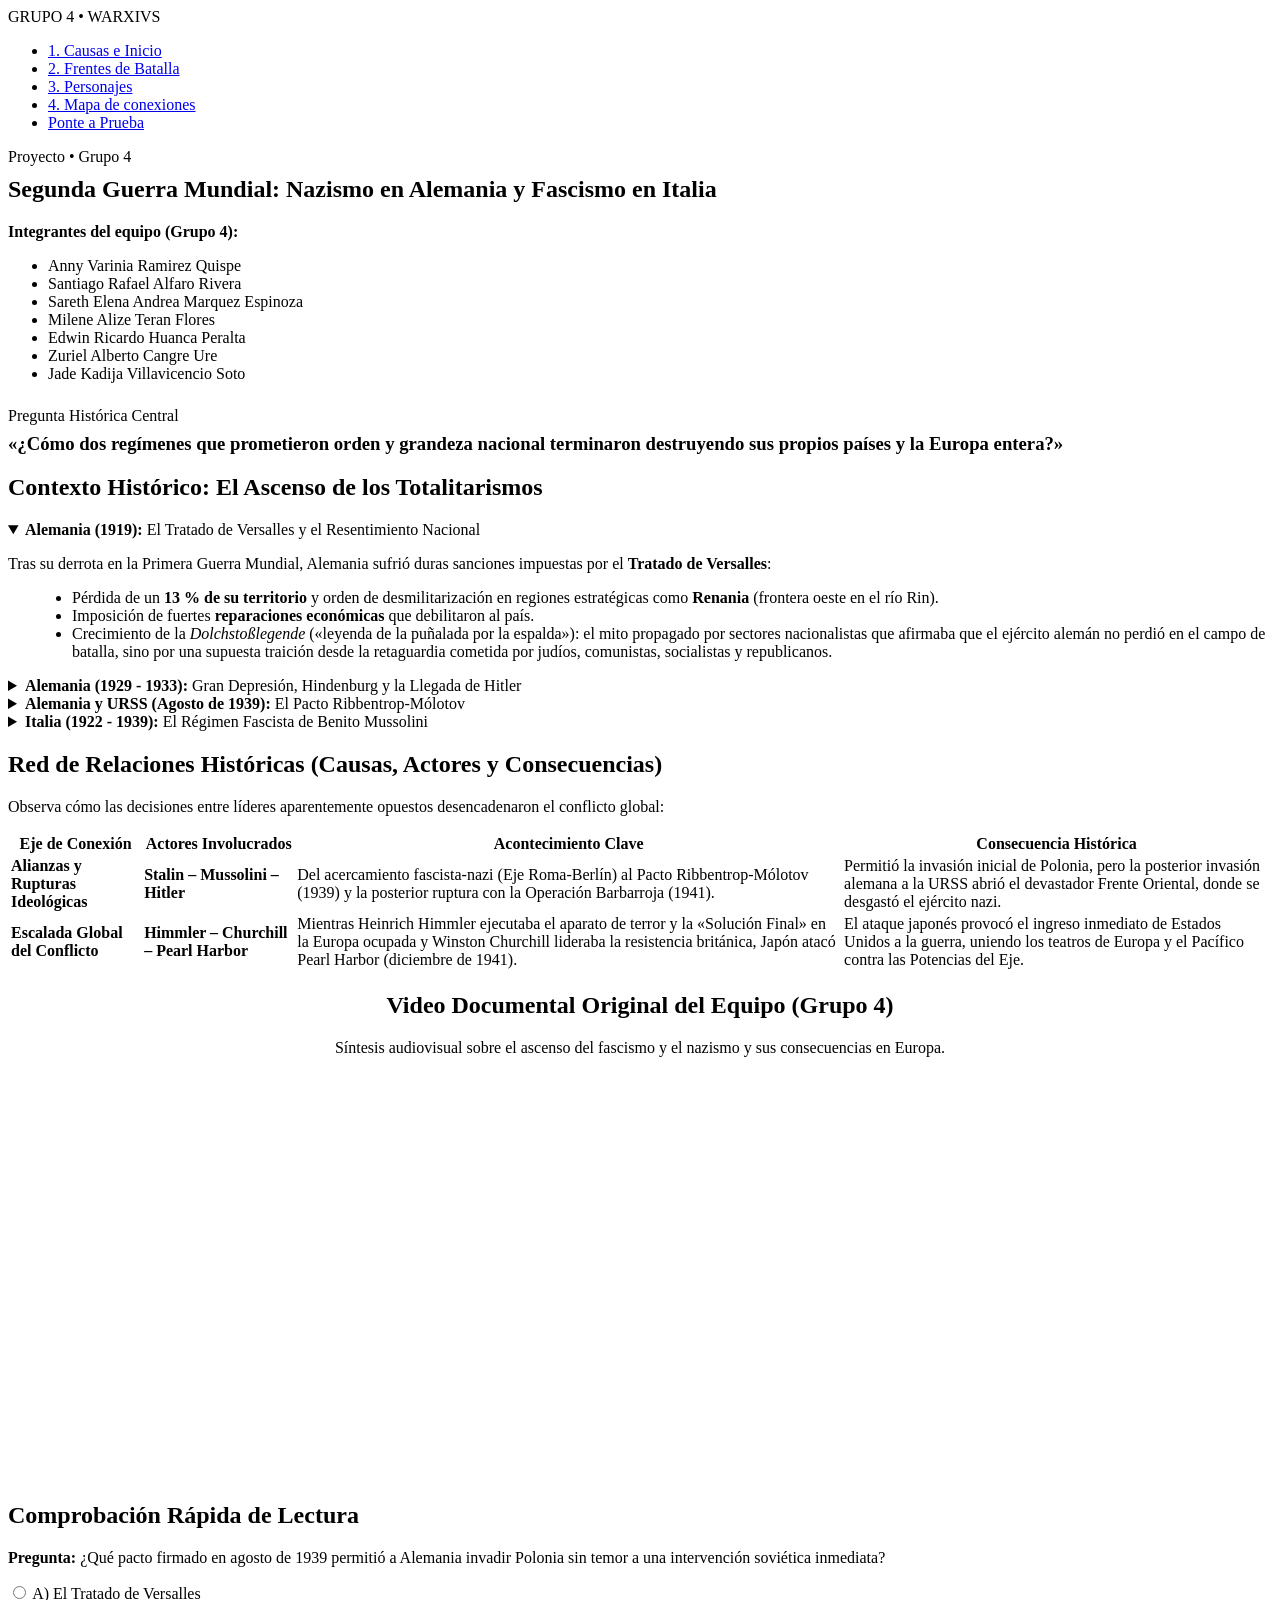
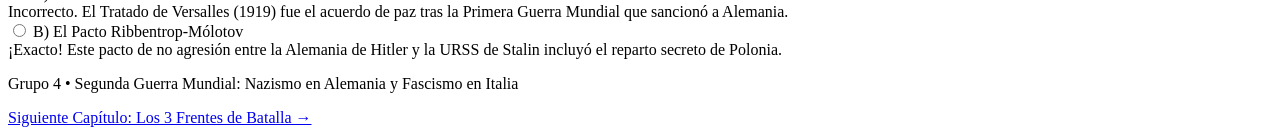
==== index.html @ b66e0e16 "Create index.html" ====
<!DOCTYPE html>
<html lang="es">
<head>
    <meta charset="UTF-8">
    <meta name="viewport" content="width=device-width, initial-scale=1.0">
    <title>Segunda Guerra Mundial: Nazismo y Fascismo | Inicio</title>
    <link rel="stylesheet" href="styles.css">
</head>
<body>

    <!-- Navegación-->
    <header class="main-header">
        <div class="logo">GRUPO 4 • WARXIVS</div>
        <nav>
            <ul class="nav-links">
                <li><a href="index.html" class="active">1. Causas e Inicio</a></li>
                <li><a href="frentes.html">2. Frentes de Batalla</a></li>
                <li><a href="tecnologia.html">3. Personajes</a></li>
                <li><a href="vida-civil.html">4. Mapa de conexiones</a></li>
                <li><a href="quiz.html" class="btn-quiz">Ponte a Prueba</a></li>
            </ul>
        </nav>
    </header>

    <main class="container">
        <!-- Portada -->
        <section class="hero">
            <span class="badge badge-turning">Proyecto • Grupo 4</span>
            <h1 style="margin-top: 0.6rem;">Segunda Guerra Mundial: Nazismo en Alemania y Fascismo en Italia</h1>
            <div>
    <p><strong>Integrantes del equipo (Grupo 4):</strong></p>
    <ul>
        <li>Anny Varinia Ramirez Quispe</li>
        <li>Santiago Rafael Alfaro Rivera</li>
        <li>Sareth Elena Andrea Marquez Espinoza</li>
        <li>Milene Alize Teran Flores</li>
        <li>Edwin Ricardo Huanca Peralta</li>
        <li>Zuriel Alberto Cangre Ure</li>
        <li>Jade Kadija Villavicencio Soto</li>
    </ul>
</div>
            
            <div class="battle-intel" style="margin-top: 1.5rem; text-align: left;">
                <span class="badge badge-axis">Pregunta Histórica Central</span>
                <h3 style="margin-top: 0.5rem;">«¿Cómo dos regímenes que prometieron orden y grandeza nacional terminaron destruyendo sus propios países y la Europa entera?»</h3>
        </section>

        <!-- Contexto Histórico: Alemania e Italia  -->
        <section class="timeline-section">
            <h2>Contexto Histórico: El Ascenso de los Totalitarismos</h2>
           

            <!-- Bloque Alemania 1: Versalles -->
            <details class="timeline-item" open>
                <summary><strong>Alemania (1919):</strong> El Tratado de Versalles y el Resentimiento Nacional</summary>
                <div class="timeline-content">
                    <p>Tras su derrota en la Primera Guerra Mundial, Alemania sufrió duras sanciones impuestas por el <strong>Tratado de Versalles</strong>:</p>
                    <ul style="margin-left: 1.5rem; margin-top: 0.5rem;">
                        <li>Pérdida de un <strong>13 % de su territorio</strong> y orden de desmilitarización en regiones estratégicas como <strong>Renania</strong> (frontera oeste en el río Rin).</li>
                        <li>Imposición de fuertes <strong>reparaciones económicas</strong> que debilitaron al país.</li>
                        <li>Crecimiento de la <em>Dolchstoßlegende</em> («leyenda de la puñalada por la espalda»): el mito propagado por sectores nacionalistas que afirmaba que el ejército alemán no perdió en el campo de batalla, sino por una supuesta traición desde la retaguardia cometida por judíos, comunistas, socialistas y republicanos.</li>
                    </ul>
                </div>
            </details>

            <!-- Bloque Alemania 2: Crisis de 1929 y llegada de Hitler -->
            <details class="timeline-item">
                <summary><strong>Alemania (1929 - 1933):</strong> Gran Depresión, Hindenburg y la Llegada de Hitler</summary>
                <div class="timeline-content">
                    <p>La <strong>Gran Depresión de 1929</strong> golpeó severamente a la República de Weimar con hiperinflación y desempleo masivo, lo que disparó el apoyo popular hacia Adolf Hitler y el Partido Nazi.</p>
                    <p style="margin-top: 0.6rem;">En enero de 1933, el presidente <strong>Paul von Hindenburg</strong> nombró Canciller a Hitler. Poco después, tras el <strong>incendio del Reichstag</strong> (Parlamento alemán), se aprobaron decretos de emergencia y la declaración de plenos poderes (facultades extraordinarias) a Hitler, desmantelando la democracia y dando inicio al Tercer Reich.</p>
                </div>
            </details>

            <!-- Bloque Alemania 3: Pacto con la URSS -->
            <details class="timeline-item">
                <summary><strong>Alemania y URSS (Agosto de 1939):</strong> El Pacto Ribbentrop-Mólotov</summary>
                <div class="timeline-content">
                    <p>Antes de iniciar la invasión de Polonia, la Alemania nazi y la Unión Soviética de Stalin firmaron el <strong>Pacto de No Agresión Germano-Soviético (Ribbentrop-Mólotov)</strong>, mediante el cual ambos regímenes acordaron no atacarse mutuamente y repartirse territorios de Europa Oriental, asegurando a Hitler no tener que combatir en dos frentes al inicio de la guerra.</p>
                </div>
            </details>

            <!-- Bloque Italia: Fascismo -->
            <details class="timeline-item">
                <summary><strong>Italia (1922 - 1939):</strong> El Régimen Fascista de Benito Mussolini</summary>
                <div class="timeline-content">
                    <p>Insatisfecha con los resultados territoriales obtenidos tras la Primera Guerra Mundial («la victoria mutilada») y sumida en una crisis social y económica, Italia vio el ascenso de <strong>Benito Mussolini</strong> y el Partido Nacional Fascista tras la Marcha sobre Roma en 1922.</p>
                    <p style="margin-top: 0.6rem;">Mussolini instauró un Estado totalitario, ultranacionalista y militarista que buscaba restaurar la gloria del Imperio Romano, interviniendo en Etiopía y España antes de sellar su alianza militar con la Alemania de Hitler (Pacto de Acero y Potencias del Eje).</p>
                </div>
            </details>
        </section>

        <!-- Red de Relaciones Históricas -->
        <section class="comparison-section">
            <h2>Red de Relaciones Históricas (Causas, Actores y Consecuencias)</h2>
            <p class="section-lead">Observa cómo las decisiones entre líderes aparentemente opuestos desencadenaron el conflicto global:</p>
            
            <div class="table-responsive">
                <table class="history-table">
                    <thead>
                        <tr>
                            <th>Eje de Conexión</th>
                            <th>Actores Involucrados</th>
                            <th>Acontecimiento Clave</th>
                            <th>Consecuencia Histórica</th>
                        </tr>
                    </thead>
                    <tbody>
                        <tr>
                            <td><strong>Alianzas y Rupturas Ideológicas</strong></td>
                            <td><strong>Stalin – Mussolini – Hitler</strong></td>
                            <td>Del acercamiento fascista-nazi (Eje Roma-Berlín) al Pacto Ribbentrop-Mólotov (1939) y la posterior ruptura con la Operación Barbarroja (1941).</td>
                            <td>Permitió la invasión inicial de Polonia, pero la posterior invasión alemana a la URSS abrió el devastador Frente Oriental, donde se desgastó el ejército nazi.</td>
                        </tr>
                        <tr>
                            <td><strong>Escalada Global del Conflicto</strong></td>
                            <td><strong>Himmler – Churchill – Pearl Harbor</strong></td>
                            <td>Mientras Heinrich Himmler ejecutaba el aparato de terror y la «Solución Final» en la Europa ocupada y Winston Churchill lideraba la resistencia británica, Japón atacó Pearl Harbor (diciembre de 1941).</td>
                            <td>El ataque japonés provocó el ingreso inmediato de Estados Unidos a la guerra, uniendo los teatros de Europa y el Pacífico contra las Potencias del Eje.</td>
                        </tr>
                    </tbody>
                </table>
            </div>
        </section>

       <!-- Video -->
        <section class="interactive-check" style="text-align: center;">
    <h2>Video Documental Original del Equipo (Grupo 4)</h2>
    <p style="margin-bottom: 1rem;">Síntesis audiovisual sobre el ascenso del fascismo y el nazismo y sus consecuencias en Europa.</p>
    
    <iframe 
        width="100%" 
        height="405" 
        style="max-width: 720px; border-radius: 6px; border: 2px solid var(--ink-dark);" 
        src="https://www.youtube.com/embed/AgKnNIK5I8Q" 
        title="Video Documental Grupo 4" 
        frameborder="0" 
        allow="accelerometer; autoplay; clipboard-write; encrypted-media; gyroscope; picture-in-picture; web-share" 
        referrerpolicy="strict-origin-when-cross-origin" 
        allowfullscreen>
    </iframe>
</section>
        <!-- Mini Comprobación Rápida -->
        <section class="interactive-check">
            <h2>Comprobación Rápida de Lectura</h2>
            <p><strong>Pregunta:</strong> ¿Qué pacto firmado en agosto de 1939 permitió a Alemania invadir Polonia sin temor a una intervención soviética inmediata?</p>
            
            <div class="quiz-box">
                <input type="radio" name="q1" id="opt1" class="quiz-input">
                <label for="opt1" class="quiz-label">A) El Tratado de Versalles</label>
                <div class="feedback incorrect"> Incorrecto. El Tratado de Versalles (1919) fue el acuerdo de paz tras la Primera Guerra Mundial que sancionó a Alemania.</div>

                <input type="radio" name="q1" id="opt2" class="quiz-input">
                <label for="opt2" class="quiz-label">B) El Pacto Ribbentrop-Mólotov</label>
                <div class="feedback correct"> ¡Exacto! Este pacto de no agresión entre la Alemania de Hitler y la URSS de Stalin incluyó el reparto secreto de Polonia.</div>
            </div>
        </section>
    </main>

    <footer>
        <p>Grupo 4 • Segunda Guerra Mundial: Nazismo en Alemania y Fascismo en Italia</p>
        <a href="frentes.html" class="next-page">Siguiente Capítulo: Los 3 Frentes de Batalla →</a>
    </footer>

</body>
</html>
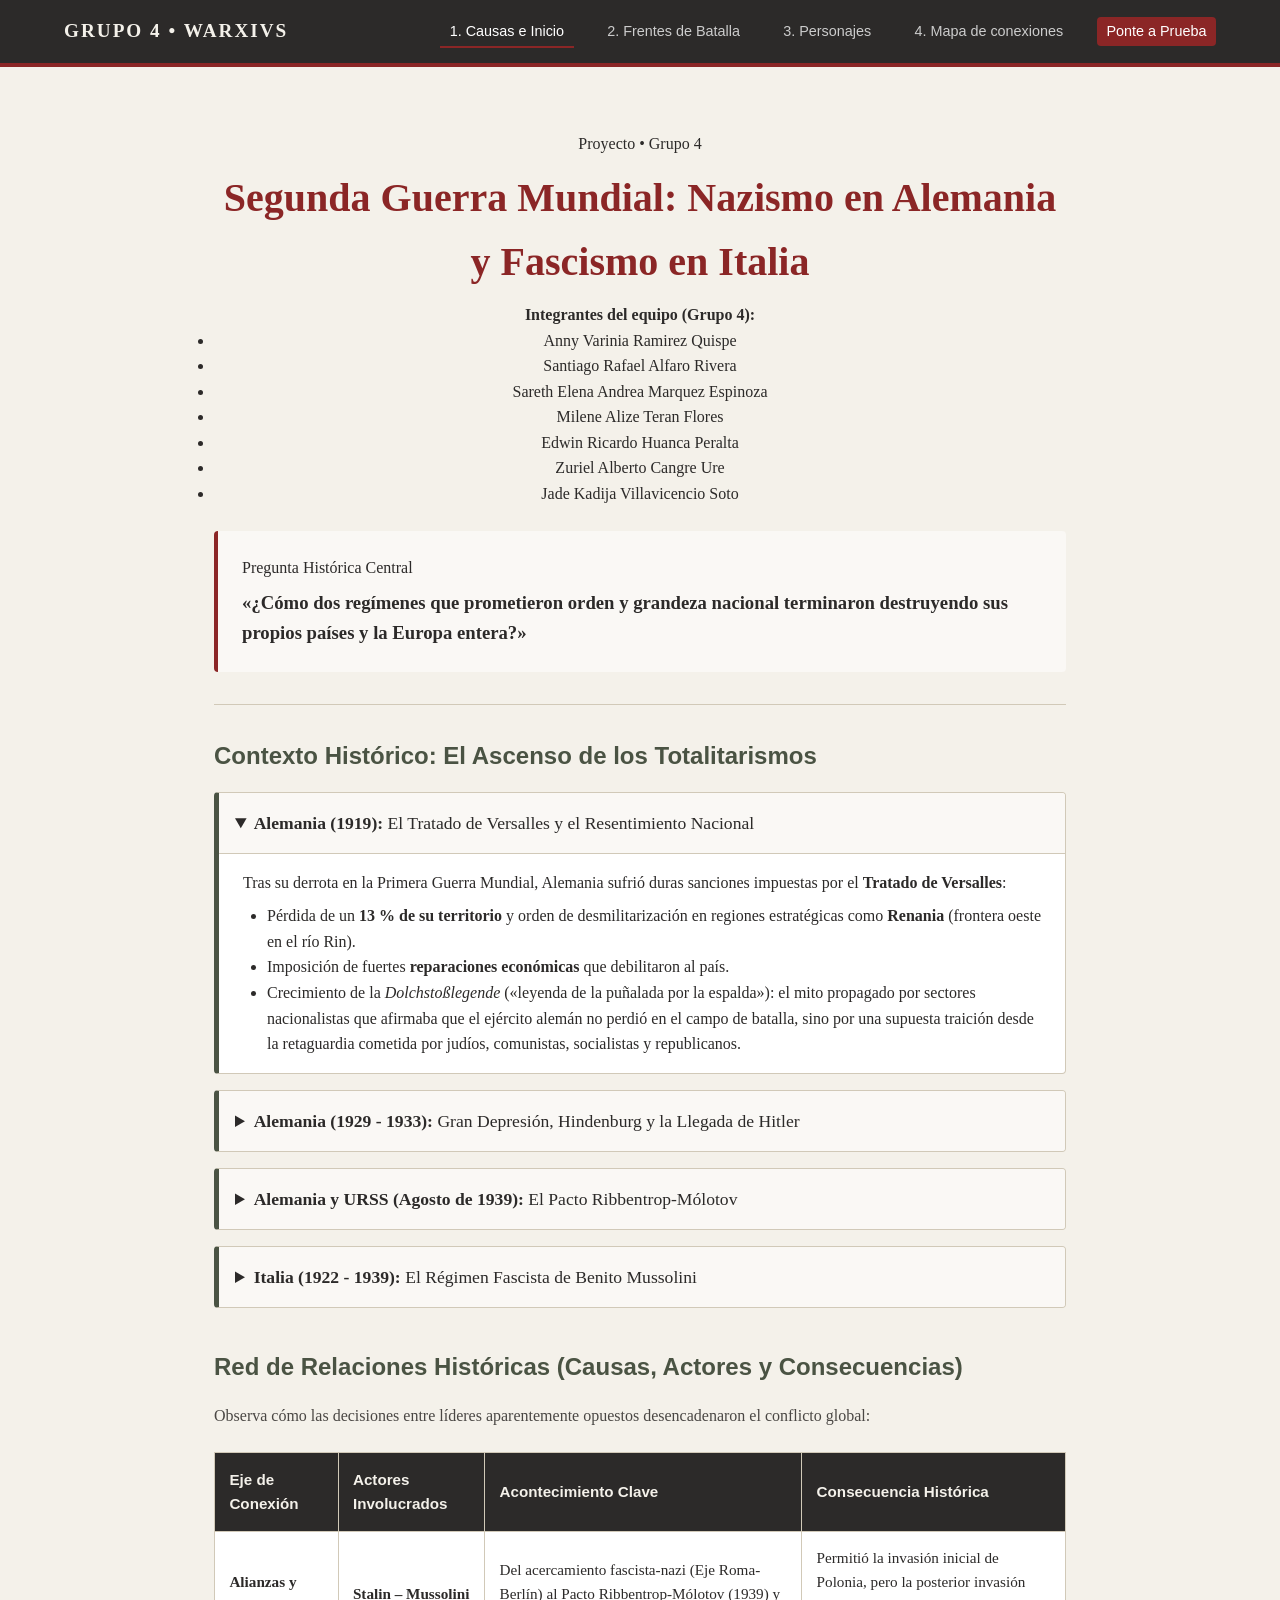
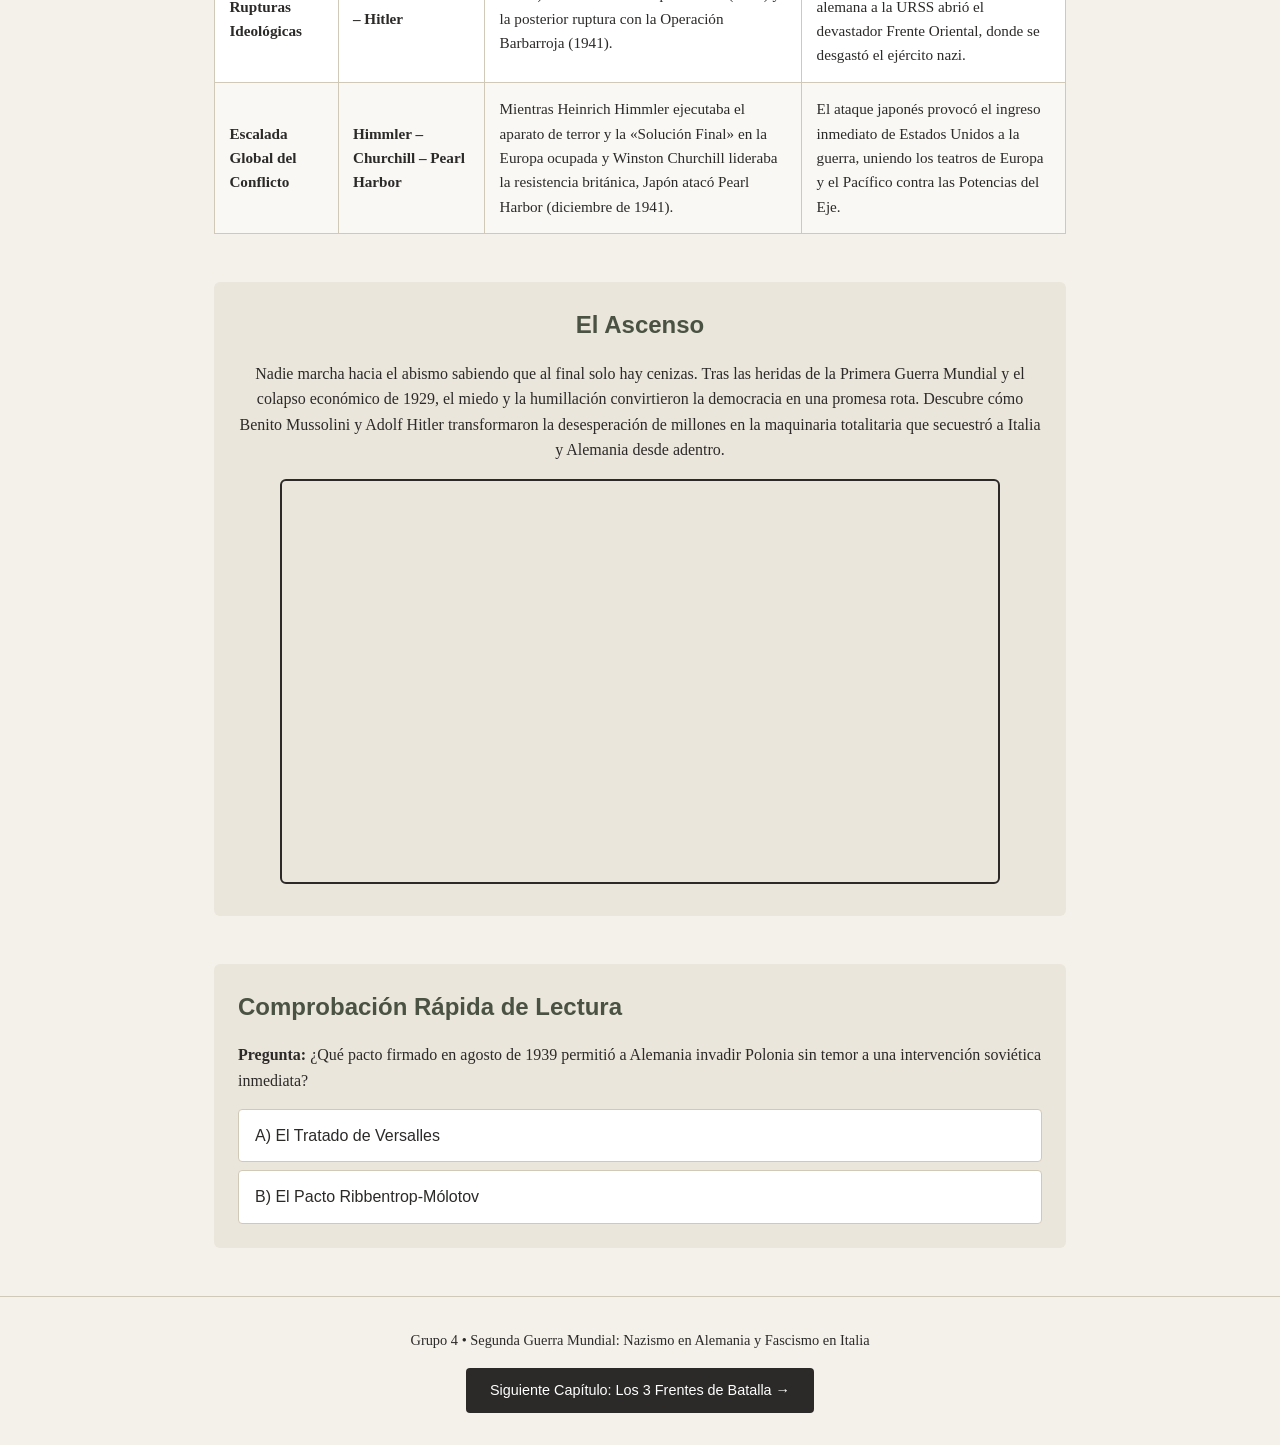
==== commit 2224faf3: "Update index.html" ====
--- a/index.html
+++ b/index.html
@@ -125,8 +125,8 @@
 
        <!-- Video -->
         <section class="interactive-check" style="text-align: center;">
-    <h2>Video Documental Original del Equipo (Grupo 4)</h2>
-    <p style="margin-bottom: 1rem;">Síntesis audiovisual sobre el ascenso del fascismo y el nazismo y sus consecuencias en Europa.</p>
+    <h2>El Ascenso</h2>
+    <p style="margin-bottom: 1rem;">Nadie marcha hacia el abismo sabiendo que al final solo hay cenizas. Tras las heridas de la Primera Guerra Mundial y el colapso económico de 1929, el miedo y la humillación convirtieron la democracia en una promesa rota. Descubre cómo Benito Mussolini y Adolf Hitler transformaron la desesperación de millones en la maquinaria totalitaria que secuestró a Italia y Alemania desde adentro.</p>
     
     <iframe 
         width="100%" 
--- a/styles.css
+++ b/styles.css
@@ -0,0 +1,810 @@
+/* ===== Base ===== */
+:root {
+    --bg-paper: #f4f1ea;
+    --ink-dark: #2c2a29;
+    --accent-red: #8b2626;
+    --accent-olive: #4a5343;
+    --border-color: #d1c9b8;
+    --gold: #e6c27a;
+}
+
+* {
+    box-sizing: border-box;
+    margin: 0;
+    padding: 0;
+}
+
+input {
+    display: none;
+}
+
+/* todos los radios/checkbox son solo interruptores ocultos */
+body {
+    font-family: 'Georgia', serif;
+    background: var(--bg-paper);
+    color: var(--ink-dark);
+    line-height: 1.6;
+}
+
+h2 {
+    color: var(--accent-olive);
+    margin-bottom: 1rem;
+}
+
+.flip-section h2,
+.enigma-simulator h2 {
+    margin-bottom: 1.2rem;
+}
+
+.section-lead {
+    margin-bottom: 1.5rem;
+    color: #4a4744;
+}
+
+.container {
+    max-width: 900px;
+    margin: 2rem auto;
+    padding: 0 1.5rem;
+}
+
+.hero {
+    text-align: center;
+    padding: 2rem 0;
+    border-bottom: 1px solid var(--border-color);
+    margin-bottom: 2rem;
+}
+
+.hero h1 {
+    font-size: 2.5rem;
+    color: var(--accent-red);
+    margin-bottom: 0.5rem;
+}
+
+/* Tipografías agrupadas */
+h2,
+.nav-links a,
+.quiz-label,
+.feedback,
+.next-page,
+.prev-page,
+.history-table th,
+.tab-btn,
+.map-pin,
+.hint,
+.flip-card-back h4,
+.instruction-note,
+.hist-node,
+.node-legend {
+    font-family: sans-serif;
+}
+
+.map-watermark,
+.file-stamp,
+.rotor-title,
+.rotor-key,
+.enigma-output,
+.hist-node span {
+    font-family: monospace;
+}
+
+/* ===== Navegación y pie ===== */
+.main-header {
+    background: var(--ink-dark);
+    color: var(--bg-paper);
+    padding: 1rem 5%;
+    display: flex;
+    justify-content: space-between;
+    align-items: center;
+    flex-wrap: wrap;
+    border-bottom: 4px solid var(--accent-red);
+}
+
+.logo {
+    font-weight: bold;
+    letter-spacing: 2px;
+    font-size: 1.2rem;
+}
+
+.nav-links {
+    list-style: none;
+    display: flex;
+    gap: 1.5rem;
+    flex-wrap: wrap;
+}
+
+.nav-links a {
+    color: #ccc;
+    text-decoration: none;
+    font-size: 0.9rem;
+    padding: 0.4rem 0.6rem;
+    transition: 0.3s;
+}
+
+.nav-links a:hover,
+.nav-links a.active {
+    color: #fff;
+    border-bottom: 2px solid var(--accent-red);
+}
+
+.btn-quiz {
+    background: var(--accent-red);
+    color: #fff !important;
+    border-radius: 4px;
+}
+
+footer {
+    text-align: center;
+    padding: 2rem;
+    margin-top: 3rem;
+    border-top: 1px solid var(--border-color);
+    font-size: 0.9rem;
+}
+
+.next-page,
+.prev-page {
+    display: inline-block;
+    margin-top: 1rem;
+    padding: 0.7rem 1.5rem;
+    background: var(--ink-dark);
+    color: #fff;
+    text-decoration: none;
+    border-radius: 4px;
+}
+
+@keyframes fadeIn {
+    from {
+        opacity: 0;
+        transform: translateY(-5px);
+    }
+
+    to {
+        opacity: 1;
+        transform: none;
+    }
+}
+
+/* ===== Línea de tiempo (<details>) ===== */
+.timeline-item {
+    background: #fff;
+    border: 1px solid var(--border-color);
+    border-left: 5px solid var(--accent-olive);
+    margin-bottom: 1rem;
+    border-radius: 4px;
+    overflow: hidden;
+}
+
+.timeline-item summary {
+    padding: 1rem;
+    cursor: pointer;
+    font-size: 1.1rem;
+    background: #faf8f5;
+    user-select: none;
+}
+
+.timeline-item summary:hover {
+    background: #efeae0;
+}
+
+.timeline-content {
+    padding: 1rem 1.5rem;
+    border-top: 1px solid var(--border-color);
+    animation: fadeIn 0.4s ease-in-out;
+}
+
+/* ===== Quiz 100% CSS ===== */
+.interactive-check {
+    margin-top: 3rem;
+    padding: 1.5rem;
+    background: #ebe6dc;
+    border-radius: 6px;
+}
+
+.quiz-box {
+    margin-top: 1rem;
+    display: flex;
+    flex-direction: column;
+    gap: 0.5rem;
+}
+
+.quiz-label {
+    display: block;
+    padding: 0.8rem 1rem;
+    background: #fff;
+    border: 1px solid var(--border-color);
+    border-radius: 4px;
+    cursor: pointer;
+    transition: background 0.2s;
+}
+
+.quiz-label:hover {
+    background: #f9f9f9;
+}
+
+.feedback {
+    display: none;
+    padding: 0.8rem;
+    border-radius: 4px;
+    font-size: 0.9rem;
+    margin-bottom: 0.5rem;
+}
+
+.quiz-input:checked+.quiz-label {
+    font-weight: bold;
+    border-color: var(--ink-dark);
+}
+
+.quiz-input:checked+.quiz-label+.feedback {
+    display: block;
+    animation: fadeIn 0.3s ease;
+}
+
+.correct {
+    background: #d4edda;
+    color: #155724;
+    border: 1px solid #c3e6cb;
+}
+
+.incorrect {
+    background: #f8d7da;
+    color: #721c24;
+    border: 1px solid #f5c6cb;
+}
+
+/* ===== Tabla comparativa ===== */
+.comparison-section {
+    margin-top: 2.5rem;
+}
+
+.table-responsive {
+    overflow-x: auto;
+}
+
+.history-table {
+    width: 100%;
+    border-collapse: collapse;
+    background: #fff;
+    font-size: 0.95rem;
+}
+
+.history-table th,
+.history-table td {
+    padding: 0.9rem;
+    border: 1px solid var(--border-color);
+    text-align: left;
+}
+
+.history-table th {
+    background: var(--ink-dark);
+    color: var(--bg-paper);
+}
+
+.history-table tr:nth-child(even) {
+    background: #faf8f5;
+}
+
+/* ===== Frentes: pestañas ===== */
+.tab-buttons {
+    display: flex;
+    gap: 0.5rem;
+    margin-bottom: 1.5rem;
+    border-bottom: 2px solid var(--border-color);
+    flex-wrap: wrap;
+}
+
+.tab-btn {
+    padding: 0.8rem 1.4rem;
+    background: #e4ded0;
+    border: 1px solid var(--border-color);
+    border-bottom: none;
+    border-radius: 6px 6px 0 0;
+    cursor: pointer;
+    font-weight: bold;
+    color: var(--ink-dark);
+    transition: all 0.2s;
+}
+
+.tab-btn:hover {
+    background: #d8d0be;
+}
+
+#tab-occidental:checked~.tab-buttons [for=tab-occidental],
+#tab-oriental:checked~.tab-buttons [for=tab-oriental],
+#tab-pacifico:checked~.tab-buttons [for=tab-pacifico] {
+    background: var(--accent-olive);
+    color: #fff;
+    border-color: var(--accent-olive);
+}
+
+.tab-content {
+    display: none;
+    animation: fadeIn 0.35s ease;
+}
+
+#tab-occidental:checked~#content-occidental,
+#tab-oriental:checked~#content-oriental,
+#tab-pacifico:checked~#content-pacifico {
+    display: block;
+}
+
+.theater-intro {
+    margin-bottom: 1.2rem;
+}
+
+.theater-intro h2 {
+    font-family: 'Georgia', serif;
+    margin-bottom: 0.4rem;
+}
+
+/* ===== Tablero táctico, mapas y fichas ===== */
+.tactical-board {
+    display: grid;
+    grid-template-columns: 1fr;
+    gap: 1.2rem;
+    background: #fff;
+    padding: 1.2rem;
+    border: 1px solid var(--border-color);
+    border-radius: 6px;
+    box-shadow: 0 4px 10px rgba(0, 0, 0, 0.05);
+}
+
+.map-canvas {
+    position: relative;
+    height: 240px;
+    border-radius: 4px;
+    border: 2px solid var(--ink-dark);
+    overflow: hidden;
+    /* Mantiene la cuadrícula encima del mapa */
+    background-image: linear-gradient(rgba(44, 42, 41, 0.12) 1px, transparent 1px), 
+                      linear-gradient(90deg, rgba(44, 42, 41, 0.12) 1px, transparent 1px);
+    background-size: 30px 30px;
+}
+
+.map-europe {
+    background-color: #dcd5c1;
+    /* Combina la cuadrícula (arriba) con la imagen del mapa (abajo) */
+    background-image: 
+        linear-gradient(rgba(44, 42, 41, 0.12) 1px, transparent 1px),
+        linear-gradient(90deg, rgba(44, 42, 41, 0.12) 1px, transparent 1px),
+        url('imagen3/Europa.jpg'); /* <-- Pon aquí la ruta real de tu imagen */
+    background-size: 30px 30px, 30px 30px, 100% 100%;
+    background-position: top left, top left, center;
+    background-repeat: repeat, repeat, no-repeat;
+}
+.map-pacific {
+    background-color: #c5d5db;
+    background-image: 
+        linear-gradient(rgba(44, 42, 41, 0.12) 1px, transparent 1px),
+        linear-gradient(90deg, rgba(44, 42, 41, 0.12) 1px, transparent 1px),
+        url('imagen3/Pacifico.jpg');
+    background-size: 30px 30px, 30px 30px, 100% 100%;
+    background-repeat: repeat, repeat, no-repeat;
+}
+
+.map-watermark {
+    position: absolute;
+    bottom: 10px;
+    left: 12px;
+    font-size: 0.75rem;
+    color: rgba(0, 0, 0, 0.55);
+    letter-spacing: 1px;
+}
+
+.map-pin {
+    position: absolute;
+    transform: translate(-50%, -50%);
+    background: var(--ink-dark);
+    color: #fff;
+    font-size: 0.82rem;
+    font-weight: bold;
+    padding: 0.45rem 0.85rem;
+    border-radius: 20px;
+    cursor: pointer;
+    box-shadow: 0 3px 6px rgba(0, 0, 0, 0.3);
+    transition: transform 0.2s, background-color 0.2s;
+    display: inline-flex;
+    align-items: center;
+    gap: 6px;
+    white-space: nowrap;
+    z-index: 2;
+}
+
+.map-pin:hover {
+    transform: translate(-50%, -50%) scale(1.06);
+}
+
+.pulse {
+    width: 8px;
+    height: 8px;
+    background: #ff4d4d;
+    border-radius: 50%;
+    display: inline-block;
+}
+
+#bat-normandia:checked~.map-canvas [for=bat-normandia],
+#bat-ardenas:checked~.map-canvas [for=bat-ardenas],
+#bat-stalingrado:checked~.map-canvas [for=bat-stalingrado],
+#bat-pearl:checked~.map-canvas [for=bat-pearl],
+#bat-bombas:checked~.map-canvas [for=bat-bombas] {
+    background: var(--accent-red);
+    transform: translate(-50%, -50%) scale(1.1);
+    box-shadow: 0 0 0 3px #fff, 0 4px 8px rgba(0, 0, 0, 0.4);
+}
+
+.battle-intel {
+    background: #faf8f5;
+    padding: 1.5rem;
+    border-left: 4px solid var(--accent-red);
+    border-radius: 4px;
+}
+
+.intel-card {
+    display: none;
+    animation: fadeIn 0.3s ease;
+}
+
+.intel-card h3 {
+    margin: 0.6rem 0;
+    font-size: 1.4rem;
+    color: var(--ink-dark);
+}
+
+.intel-card p {
+    margin-bottom: 0.75rem;
+    font-size: 0.95rem;
+}
+
+#bat-normandia:checked~.battle-intel #info-normandia,
+#bat-ardenas:checked~.battle-intel #info-ardenas,
+#bat-stalingrado:checked~.battle-intel #info-stalingrado,
+#bat-pearl:checked~.battle-intel #info-pearl,
+#bat-bombas:checked~.battle-intel #info-bombas,
+#n-versalles:checked~.battle-intel #d-versalles,
+#n-depresion:checked~.battle-intel #d-depresion,
+#n-hitler:checked~.battle-intel #d-hitler,
+#n-reichstag:checked~.battle-intel #d-reichstag,
+#n-pacto:checked~.battle-intel #d-pacto,
+#n-polonia:checked~.battle-intel #d-polonia,
+#n-barbarroja:checked~.battle-intel #d-barbarroja,
+#n-stalingrado:checked~.battle-intel #d-stalingrado,
+#n-normandia:checked~.battle-intel #d-normandia,
+#n-ardenas:checked~.battle-intel #d-ardenas,
+#n-pearl:checked~.battle-intel #d-pearl,
+#n-bombas:checked~.battle-intel #d-bombas {
+    display: block;
+}
+
+/* ===== Tecnología: tarjetas giratorias 3D ===== */
+.cards-grid {
+    display: grid;
+    grid-template-columns: repeat(auto-fit, minmax(260px, 1fr));
+    gap: 1.5rem;
+    margin-bottom: 3rem;
+}
+
+.flip-card {
+    height: 350px;
+    perspective: 1000px;
+    cursor: pointer;
+    display: block;
+}
+
+.flip-card-inner {
+    position: relative;
+    width: 100%;
+    height: 100%;
+    text-align: center;
+    transform-style: preserve-3d;
+    transition: transform 0.7s cubic-bezier(0.4, 0.2, 0.2, 1);
+}
+
+.flip-card:hover .flip-card-inner,
+.flip-toggle:checked+.flip-card-inner {
+    transform: rotateY(180deg);
+}
+
+.flip-card-front,
+.flip-card-back {
+    position: absolute;
+    width: 100%;
+    height: 100%;
+    backface-visibility: hidden;
+    border-radius: 6px;
+    padding: 1.5rem;
+    border: 1px solid var(--border-color);
+    box-shadow: 0 4px 8px rgba(0, 0, 0, 0.08);
+    display: flex;
+    flex-direction: column;
+    justify-content: center;
+    align-items: center;
+    overflow-y: auto;
+}
+
+.flip-card-front {
+    background: #fff;
+    border-top: 5px solid var(--ink-dark);
+}
+
+.flip-card-front h3 {
+    font-size: 1.25rem;
+    margin-bottom: 0.8rem;
+}
+
+.file-stamp {
+    font-size: 0.72rem;
+    color: var(--accent-red);
+    border: 1px solid var(--accent-red);
+    padding: 0.2rem 0.5rem;
+    letter-spacing: 1px;
+    margin-bottom: 1rem;
+}
+
+.tech-icon img {
+    width: 110px;
+    height: 110px;
+    object-fit: cover;
+    border-radius: 6px;
+    border: 2px solid var(--border-color);
+}
+
+.hint {
+    font-size: 0.8rem;
+    color: #777;
+    margin-top: auto;
+}
+
+.flip-card-back {
+    background: var(--ink-dark);
+    color: var(--bg-paper);
+    transform: rotateY(180deg);
+    text-align: left;
+    align-items: flex-start;
+    justify-content: flex-start;
+    border-top: 5px solid var(--accent-red);
+}
+
+.flip-card-back h4 {
+    color: var(--gold);
+    margin-bottom: 0.8rem;
+    font-size: 1.05rem;
+    border-bottom: 1px solid #444;
+    padding-bottom: 0.4rem;
+    width: 100%;
+}
+
+.flip-card-back p {
+    font-size: 0.88rem;
+    line-height: 1.5;
+    margin-bottom: 0.7rem;
+}
+
+/* ===== Simulador Enigma ===== */
+.enigma-simulator {
+    background: #232120;
+    color: var(--bg-paper);
+    padding: 2rem;
+    border-radius: 6px;
+    border: 2px solid #444;
+}
+
+.enigma-simulator h2 {
+    color: var(--gold);
+}
+
+.instruction-note {
+    font-size: 0.9rem;
+    color: #bbb;
+    margin: 0.5rem 0 1.5rem;
+}
+
+.enigma-machine {
+    display: flex;
+    flex-wrap: wrap;
+    gap: 1.5rem;
+    align-items: center;
+    background: #181716;
+    padding: 1.5rem;
+    border-radius: 6px;
+    border: 1px solid #3c3937;
+}
+
+.rotor-group {
+    display: flex;
+    flex-direction: column;
+    gap: 0.4rem;
+    background: var(--ink-dark);
+    padding: 0.8rem;
+    border-radius: 4px;
+    text-align: center;
+    min-width: 85px;
+}
+
+.rotor-title {
+    font-size: 0.75rem;
+    color: #aaa;
+    margin-bottom: 0.3rem;
+}
+
+.rotor-key {
+    display: block;
+    padding: 0.4rem;
+    background: #3d3a38;
+    color: #fff;
+    font-weight: bold;
+    font-size: 1rem;
+    border-radius: 3px;
+    cursor: pointer;
+    border: 1px solid #555;
+    transition: 0.2s;
+}
+
+.rotor-key:hover {
+    background: #524e4b;
+}
+
+.rotor-input:checked+.rotor-key {
+    background: var(--gold);
+    color: #181716;
+    border-color: #fff;
+}
+
+.enigma-output {
+    flex: 1;
+    min-width: 260px;
+    background: #111;
+    padding: 1.2rem;
+    border-radius: 4px;
+    border: 1px solid #444;
+}
+
+.cipher-text {
+    color: #ff6b6b;
+    font-size: 0.95rem;
+}
+
+.cipher-text code {
+    display: inline-block;
+    margin-top: 0.4rem;
+    font-size: 1.2rem;
+    letter-spacing: 2px;
+}
+
+.decoded-text {
+    display: none;
+    color: #69db7c;
+    font-size: 0.95rem;
+    line-height: 1.5;
+    animation: fadeIn 0.4s ease;
+}
+
+.enigma-machine:has(#r1-b:checked):has(#r2-4:checked):has(#r3-x:checked) .cipher-text {
+    display: none;
+}
+
+.enigma-machine:has(#r1-b:checked):has(#r2-4:checked):has(#r3-x:checked) .decoded-text {
+    display: block;
+}
+
+/* ===== Mapa de nodos (vida-civil) ===== */
+.node-scroll-container {
+    overflow-x: auto;
+    border-radius: 4px;
+    border: 2px solid var(--ink-dark);
+    background: var(--bg-paper);
+}
+
+.node-canvas {
+    width: 1280px;
+    height: 510px;
+    background-color: #ebe6dc;
+    border: none;
+}
+
+.node-lines {
+    position: absolute;
+    top: 0;
+    left: 0;
+    width: 100%;
+    height: 100%;
+    pointer-events: none;
+    z-index: 1;
+}
+
+.hist-node {
+    position: absolute;
+    width: 185px;
+    padding: 0.8rem 0.9rem;
+    background: #faf8f5;
+    border: 1px solid var(--border-color);
+    border-left: 5px solid var(--ink-dark);
+    border-radius: 4px;
+    cursor: pointer;
+    z-index: 2;
+    text-align: center;
+    box-shadow: 0 3px 6px rgba(44, 42, 41, 0.12);
+    transition: transform 0.2s ease, box-shadow 0.2s ease, background-color 0.2s ease;
+}
+
+.hist-node:hover {
+    transform: translateY(-3px);
+    background: #efeae0;
+}
+
+.hist-node strong {
+    display: block;
+    font-size: 0.9rem;
+    color: var(--m, var(--ink-dark));
+    margin-bottom: 0.25rem;
+    line-height: 1.25;
+}
+
+.hist-node span {
+    display: block;
+    font-size: 0.72rem;
+    color: var(--s, #5c5854);
+}
+
+.cat-causas {
+    border-left-color: var(--accent-olive);
+}
+
+.cat-nazismo {
+    border-left-color: var(--accent-red);
+}
+
+.cat-oriental {
+    border-left-color: #a66a2c;
+}
+
+.cat-occidental {
+    border-left-color: #2f4f6b;
+}
+
+.cat-pacifico {
+    border-left-color: #366963;
+}
+
+/* Nodo activo: --m y --s recolorean el título y el subtítulo */
+#n-versalles:checked~.node-scroll-container [for=n-versalles],
+#n-depresion:checked~.node-scroll-container [for=n-depresion],
+#n-hitler:checked~.node-scroll-container [for=n-hitler],
+#n-reichstag:checked~.node-scroll-container [for=n-reichstag],
+#n-pacto:checked~.node-scroll-container [for=n-pacto],
+#n-polonia:checked~.node-scroll-container [for=n-polonia],
+#n-barbarroja:checked~.node-scroll-container [for=n-barbarroja],
+#n-stalingrado:checked~.node-scroll-container [for=n-stalingrado],
+#n-normandia:checked~.node-scroll-container [for=n-normandia],
+#n-ardenas:checked~.node-scroll-container [for=n-ardenas],
+#n-pearl:checked~.node-scroll-container [for=n-pearl],
+#n-bombas:checked~.node-scroll-container [for=n-bombas] {
+    --m: var(--bg-paper);
+    --s: var(--gold);
+    background: var(--ink-dark);
+    border-color: var(--ink-dark);
+    box-shadow: 0 0 0 3px var(--accent-red), 0 6px 12px rgba(0, 0, 0, 0.25);
+    transform: scale(1.04);
+}
+
+.node-legend {
+    display: flex;
+    flex-wrap: wrap;
+    gap: 1.2rem;
+    padding: 0.8rem 1rem;
+    background: #faf8f5;
+    border: 1px solid var(--border-color);
+    border-radius: 4px;
+    font-size: 0.85rem;
+}
+
+.legend-item {
+    display: flex;
+    align-items: center;
+    gap: 0.45rem;
+    font-weight: bold;
+}
+
+.legend-dot {
+    width: 14px;
+    height: 14px;
+    border-radius: 3px;
+    display: inline-block;
+}
